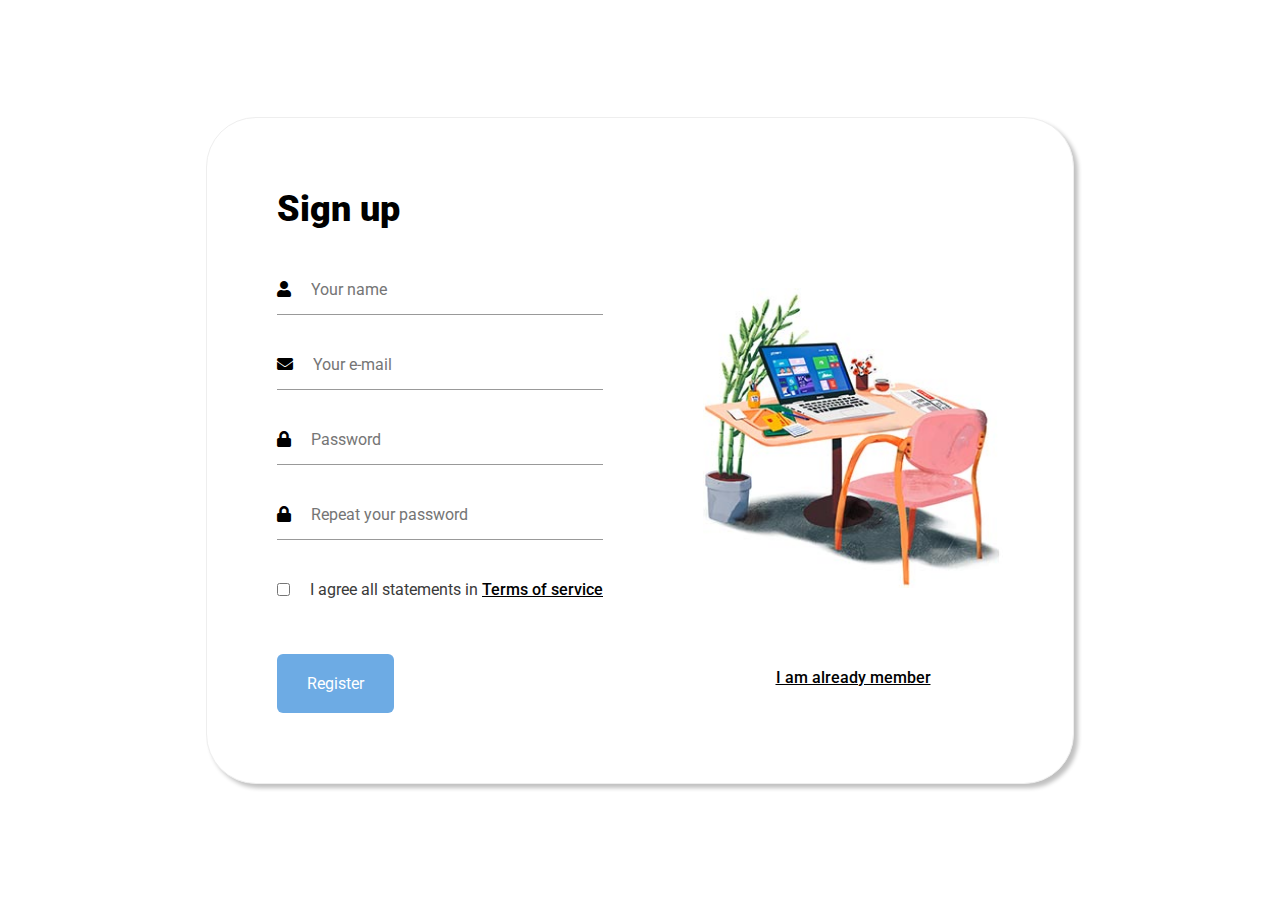
==== 01 - Signup/index.html @ 07f874a9 "✨ Daily UI 02 - Credit Card Checkout" ====
<!DOCTYPE html>
<html lang="en">

<head>
  <meta charset="UTF-8">
  <meta name="viewport" content="width=device-width, initial-scale=1.0">
  <link href="https://fonts.googleapis.com/css2?family=Roboto:wght@400;500;900&display=swap" rel="stylesheet">
  <link rel="stylesheet" href="./styles.css">
  <link rel="stylesheet" href="https://cdnjs.cloudflare.com/ajax/libs/font-awesome/5.15.1/css/all.min.css">
  <title>Daily UI :: 01 - SignUp</title>
</head>

<body>
  <div class="container">
    <div class="content">

      <div class="section">
        <h1>Sign up</h1>
        <div class="formulary">
          <div>
            <i class="fas fa-user"></i>
            <input type="text" placeholder="Your name">
          </div>
          <div>
            <i class="fas fa-envelope"></i>
            <input type="email" placeholder="Your e-mail">
          </div>
          <div>
            <i class="fas fa-lock"></i>
            <input type="password" placeholder="Password">
          </div>
          <div>
            <i class="fas fa-lock"></i>
            <input type="password" placeholder="Repeat your password">
          </div>
          <div style="border-bottom: 0;">
            <input type="checkbox">
            <p>I agree all statements in <a href="#">Terms of service</a></p>
          </div>
          <button type="submit">Register</button>
        </div>
      </div>
      <div class="section">
        <img src="./assets/signup.jpg" alt="Signup">
        <a href="">I am already member</a>
      </div>
    </div>
  </div>
</body>

</html>
---- 01 - Signup/styles.css ----
*,
html,
body {
  background            : rgb(248 248 248);
  padding               : 0;
  margin                : 0;
  box-sizing            : border-box;
  -webkit-font-smoothing: antialiased;
  font-family           : 'Roboto', sans-serif;
  background-color      : transparent;
}

.container {
  height         : 100vh;
  display        : flex;
  align-items    : center;
  justify-content: center;
}

.container .content {
  display         : flex;
  padding         : 70px;
  border          : 1px solid rgb(238 238 238);
  box-shadow      : 4px 4px 4px #c1c1c1;
  border-radius   : 50px;
  background-color: #fff;
}

.container .content .section {
  display       : flex;
  flex-direction: column;
}

.container .content .section:last-child {
  margin-left: 100px;
  align-items: center;
}

/* Estilizações da primeira seção */

.container .content .section h1 {
  margin-bottom: 50px;
  font-size    : 36px;
  font-weight  : 900;
}


.container .content .section .formulary div {
  margin-bottom : 40px;
  border-bottom : 1px solid #999;
  padding-bottom: 15px;
  display       : flex;
  align-items   : center;
}

.container .content .section .formulary div i,
.container .content .section .formulary div input {
  margin-right: 20px;
}

.container .content .section .formulary div input {
  flex     : 1;
  border   : 0;
  outline  : none;
  font-size: 16px;
}

.container .content .section .formulary div input::placeholder {
  font-size: 16px;
}

.container .content .section .formulary div p {
  color: rgb(58, 58, 58);
}

.container .content .section .formulary div p a {
  color      : #000;
  font-weight: 500;
  transition : opacity 0.2s;
}

.container .content .section .formulary div p a:hover {
  opacity: 0.7;
}

.container .content .section .formulary button {
  border          : 0;
  padding         : 20px 30px;
  color           : #fff;
  background-color: rgb(109 171 228);
  border-radius   : 6px;
  cursor          : pointer;
  transition      : opacity 0.2s;
  font-size       : 16px;
}

.container .content .section .formulary button:hover {
  opacity: 0.8;
}

/* Estilizações da segunda seção */

.container .content .section>img {
  height    : 300px;
  width     : 300px;
  margin-top: 100px;
}

.container .content .section>a {
  color      : #000;
  font-weight: 500;
  transition : opacity 0.2s;
  margin-top : 80px;
}

.container .content .section>a:hover {
  opacity: 0.7;
}
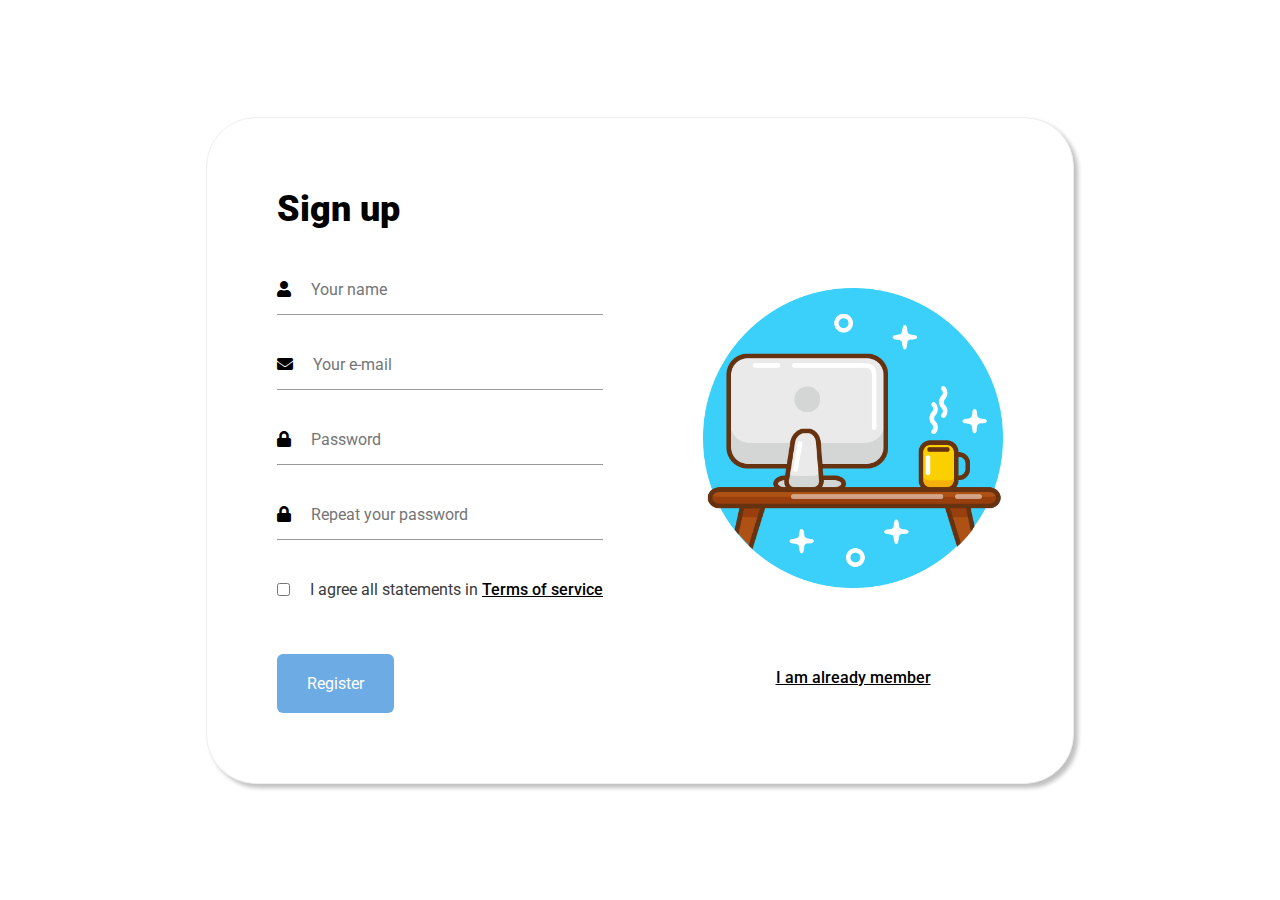
==== commit 9f63595d: "♻️ Change logo from jpg to png" ====
--- a/01 - Signup/index.html
+++ b/01 - Signup/index.html
@@ -41,7 +41,7 @@
         </div>
       </div>
       <div class="section">
-        <img src="./assets/signup.jpg" alt="Signup">
+        <img src="./assets/signup.png" alt="Signup">
         <a href="">I am already member</a>
       </div>
     </div>
